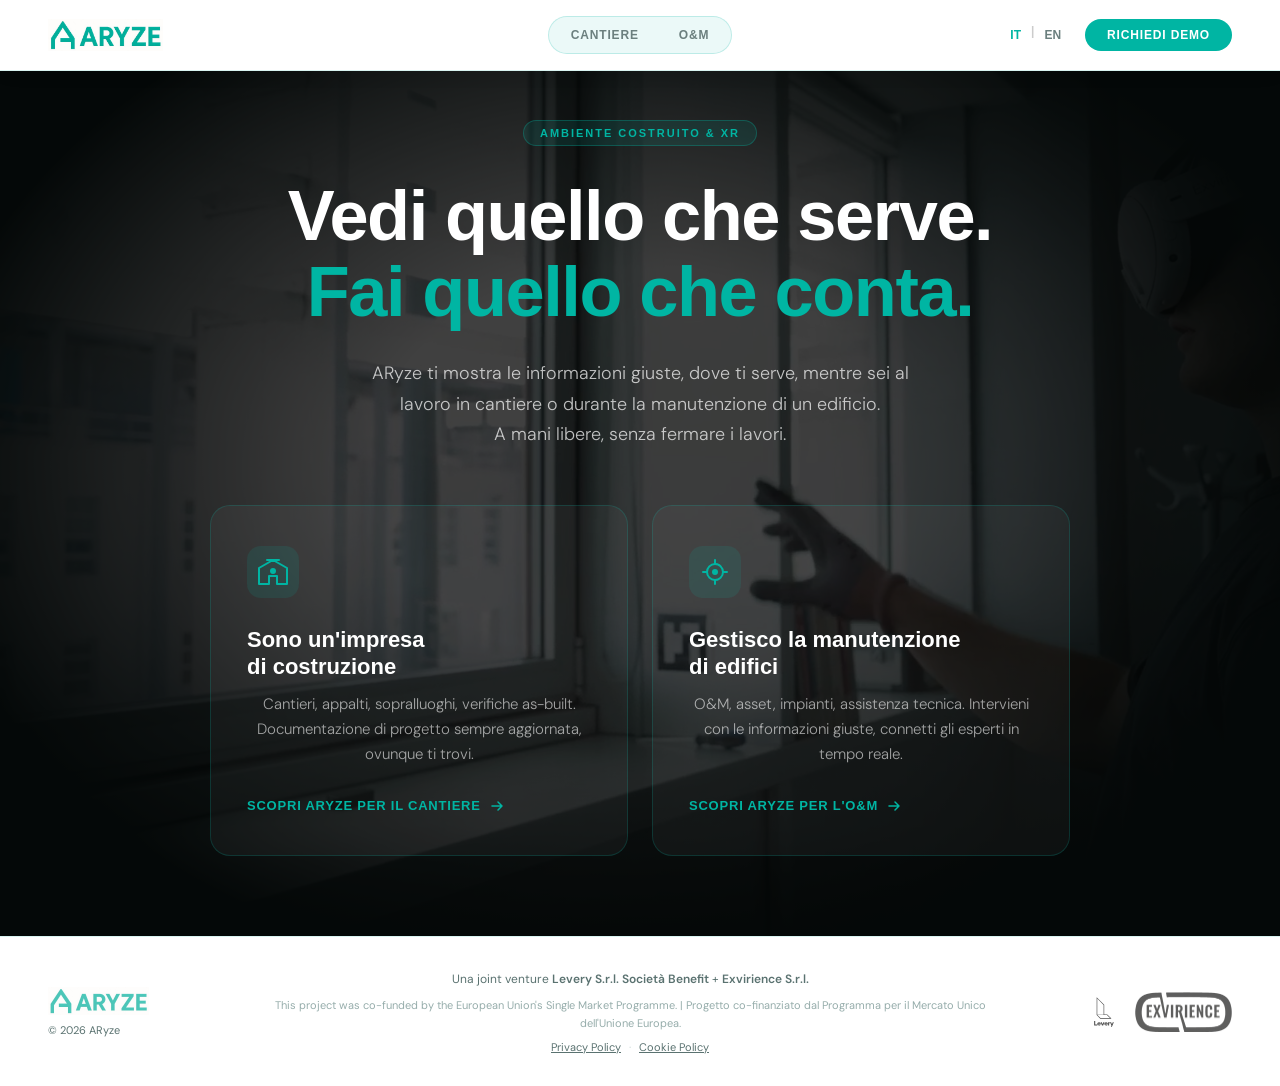
==== index.html @ a70b6ea8 "nav/footer CSS" ====
<!DOCTYPE html>
<html lang="it">
<head>
  <meta charset="UTF-8" />
  <meta name="viewport" content="width=device-width, initial-scale=1.0" />
  <title>ARyze, Vedi quello che serve. Fai quello che conta.</title>
  <meta name="description" content="ARyze ti mostra le informazioni giuste, dove ti serve, mentre sei al lavoro in cantiere o durante la manutenzione di un edificio.<br>A mani libere, senza fermare i lavori." />
  <meta property="og:title" content="ARyze, Vedi quello che serve. Fai quello che conta." />
  <meta property="og:description" content="ARyze ti mostra le informazioni giuste, dove ti serve, mentre sei al lavoro, in cantiere o durante la manutenzione di un edificio." />
  <meta property="og:image" content="XR-04.jpg" />
  <link rel="icon" type="image/png" href="logo.jpg" />

  <!-- Google Analytics -->
  <script async src="https://www.googletagmanager.com/gtag/js?id=G-3KMV018LXB"></script>
  <script>
    window.dataLayer = window.dataLayer || [];
    function gtag(){dataLayer.push(arguments);}
    gtag('js', new Date());
    gtag('config', 'G-3KMV018LXB');
  </script>

  <link rel="preconnect" href="https://fonts.googleapis.com" />
  <link rel="preconnect" href="https://fonts.gstatic.com" crossorigin />
  <link href="https://api.fontshare.com/v2/css?f[]=clash-display@400,500,600,700&display=swap" rel="stylesheet" />
  <link href="https://fonts.googleapis.com/css2?family=DM+Sans:wght@300;400;500&display=swap" rel="stylesheet" />

  <style>
    :root {
      --teal:       #00B5A3;
      --teal-dark:  #008F80;
      --teal-light: #E6F7F5;
      --ink:        #0F1F1E;
      --ink-mid:    #2D3D3C;
      --muted:      #6B7F7E;
      --border:     #D4E8E6;
      --white:      #FFFFFF;
      --off-white:  #F5FAFA;
    }

    *, *::before, *::after { box-sizing: border-box; margin: 0; padding: 0; }

    html { scroll-behavior: smooth; }

    body {
      font-family: 'DM Sans', sans-serif;
      background: var(--ink);
      color: var(--white);
      min-height: 100vh;
      overflow-x: hidden;
    }

    /* ── NAVBAR ── */
    nav {
      position: fixed;
      top: 0; left: 0; right: 0;
      z-index: 100;
      display: grid;
      grid-template-columns: 1fr auto 1fr;
      align-items: center;
      padding: 16px 48px;
      background: #fff;
      border-bottom: 1px solid rgba(0,181,163,0.15);
      box-shadow: 0 1px 20px rgba(0,0,0,0.06);
    }

    .nav-logo img { height: 36px; display: block; }

    .nav-segments {
      display: flex;
      gap: 4px;
      background: rgba(0,181,163,0.1);
      border: 1px solid rgba(0,181,163,0.25);
      border-radius: 100px;
      padding: 4px;
    }

    .nav-segments a {
      text-decoration: none;
      font-family: 'Clash Display', sans-serif;
      font-size: 13px;
      font-weight: 600;
      letter-spacing: 0.06em;
      text-transform: uppercase;
      padding: 8px 20px;
      border-radius: 100px;
      color: #5A7270;
      transition: all 0.25s ease;
    }

    .nav-segments a:hover {
      color: var(--white);
      background: rgba(0,181,163,0.2);
    }

    .nav-segments a.active {
      background: var(--teal);
      color: var(--ink);
    }

    .nav-cta {
      font-family: 'Clash Display', sans-serif;
      font-size: 13px;
      font-weight: 700;
      letter-spacing: 0.06em;
      text-transform: uppercase;
      padding: 10px 24px;
      background: var(--teal);
      color: var(--ink);
      border-radius: 100px;
      text-decoration: none;
      transition: all 0.2s ease;
    }
    .nav-cta { color: #fff !important; } .nav-cta:hover { background: var(--teal-dark); }

    /* ── HERO ── */
    .hero {
      min-height: 100vh;
      display: flex;
      flex-direction: column;
      align-items: center;
      justify-content: center;
      text-align: center;
      padding: 120px 48px 80px;
      position: relative;
      overflow: hidden;
    }

    .hero-bg {
      position: absolute;
      inset: 0;
      background-image: url('XR-04.jpg');
      background-size: cover;
      background-position: center 30%;
      filter: brightness(0.25);
      z-index: 0;
    }

    .hero-bg::after {
      content: '';
      position: absolute;
      inset: 0;
      background: radial-gradient(ellipse at center, transparent 30%, var(--ink) 80%);
    }

    .hero-content {
      position: relative;
      z-index: 1;
      max-width: 820px;
    }

    .hero-eyebrow {
      display: inline-block;
      font-family: 'Clash Display', sans-serif;
      font-size: 11px;
      font-weight: 700;
      letter-spacing: 0.18em;
      text-transform: uppercase;
      color: var(--teal);
      background: rgba(0,181,163,0.12);
      border: 1px solid rgba(0,181,163,0.3);
      padding: 6px 16px;
      border-radius: 100px;
      margin-bottom: 32px;
    }

    .hero h1 {
      font-family: 'Clash Display', sans-serif;
      font-size: clamp(40px, 5.5vw, 72px);
      font-weight: 800;
      line-height: 1.08;
      letter-spacing: -0.02em;
      margin-bottom: 28px;
    }

    .hero h1 span { color: var(--teal); }

    .hero p {
      font-size: clamp(15px, 1.4vw, 18px);
      font-weight: 300;
      line-height: 1.7;
      color: rgba(255,255,255,0.72);
      max-width: 560px;
      margin: 0 auto 56px;
      text-align: center;
    }

    /* ── SEGMENT CARDS ── */
    .segment-cards {
      display: grid;
      grid-template-columns: 1fr 1fr;
      gap: 24px;
      max-width: 860px;
      width: 100%;
      position: relative;
      z-index: 1;
    }

    .seg-card {
      background: rgba(255,255,255,0.04);
      border: 1px solid rgba(0,181,163,0.2);
      border-radius: 20px;
      padding: 40px 36px;
      text-decoration: none;
      color: var(--white);
      transition: all 0.3s ease;
      text-align: left;
      position: relative;
      overflow: hidden;
    }

    .seg-card::before {
      content: '';
      position: absolute;
      inset: 0;
      background: linear-gradient(135deg, rgba(0,181,163,0.08) 0%, transparent 60%);
      opacity: 0;
      transition: opacity 0.3s ease;
    }

    .seg-card:hover {
      border-color: var(--teal);
      transform: translateY(-4px);
      box-shadow: 0 24px 60px rgba(0,181,163,0.15);
    }

    .seg-card:hover::before { opacity: 1; }

    .seg-icon {
      width: 52px;
      height: 52px;
      margin-bottom: 24px;
    }

    .seg-card h2 {
      font-family: 'Clash Display', sans-serif;
      font-size: 22px;
      font-weight: 700;
      margin-bottom: 12px;
      line-height: 1.2;
    }

    .seg-card p {
      font-size: 15px;
      font-weight: 300;
      line-height: 1.65;
      color: rgba(255,255,255,0.6);
      margin-bottom: 28px;
    }

    .seg-link {
      display: inline-flex;
      align-items: center;
      gap: 8px;
      font-family: 'Clash Display', sans-serif;
      font-size: 13px;
      font-weight: 700;
      letter-spacing: 0.06em;
      text-transform: uppercase;
      color: var(--teal);
    }

    .seg-link svg { transition: transform 0.2s ease; }
    .seg-card:hover .seg-link svg { transform: translateX(4px); }

    /* ── FOOTER ── */
    footer {
      padding: 36px 48px;
      border-top: 1px solid rgba(0,181,163,0.15);
      background: #fff;
      display: flex;
      align-items: center;
      justify-content: space-between;
      flex-wrap: wrap;
      gap: 16px;
    }

    footer img { height: 28px; opacity: 0.7; }

    .footer-text {
      font-size: 12px;
      color: #5A7270;
      line-height: 1.6;
      text-align: center;
    }

    .footer-text a { color: #5A7270; text-decoration: underline; }

    .footer-eu {
      display: flex;
      align-items: center;
      gap: 10px;
      font-size: 11px;
      color: #5A7270;
    }

    .eu-badge {
      background: rgba(0,181,163,0.1);
      border: 1px solid rgba(0,181,163,0.2);
      border-radius: 6px;
      padding: 4px 10px;
      font-size: 10px;
      font-weight: 600;
      letter-spacing: 0.05em;
      color: var(--teal);
      white-space: nowrap;
    }

    /* ── ANIMATIONS ── */
    @keyframes fadeUp {
      from { opacity: 0; transform: translateY(30px); }
      to   { opacity: 1; transform: translateY(0); }
    }

    .hero-eyebrow { animation: fadeUp 0.6s ease both; }
    .hero h1      { animation: fadeUp 0.6s 0.1s ease both; }
    .hero p       { animation: fadeUp 0.6s 0.2s ease both; }
    .segment-cards{ animation: fadeUp 0.6s 0.35s ease both; }

    /* ── LANG TOGGLE ── */
    .lang-toggle {
      display: flex;
      gap: 2px;
      font-family: 'Clash Display', sans-serif;
      font-size: 12px;
      font-weight: 700;
    }
    .lang-toggle a {
      padding: 4px 8px;
      border-radius: 4px;
      text-decoration: none;
      color: rgba(255,255,255,0.4);
      transition: color 0.2s;
    }
    .lang-toggle a.active { color: var(--teal); } .lang-toggle a { color: #5A7270; }
    .lang-toggle a:hover  { color: var(--white); }

    @media (max-width: 768px) {
      nav { padding: 16px 20px; }
      .nav-segments { display: none; }
      .hero { padding: 100px 24px 60px; }
      .segment-cards { grid-template-columns: 1fr; gap: 16px; }
      footer { padding: 32px 24px; flex-direction: column; text-align: center; }
    }
  
    
    .footer-logo-wrap img{height:26px;display:block;margin-bottom:6px;}
    
    
    
    .footer-jv a{color:#5A7270;text-decoration:none;transition:color .2s;}
    .footer-jv a:hover{color:#00B5A3;}
    
    
    .footer-links a{color:#5A7270;text-decoration:underline;}
    .footer-links span{color:#C0D0CF;}
    
    
    .partner-logo:hover{opacity:1;}
    
    
    @media(max-width:768px){
      footer{grid-template-columns:1fr;text-align:center;padding:28px 24px;}
      
    }
  
    /* ── NAV (white) ── */
    nav{position:fixed;top:0;left:0;right:0;z-index:100;display:grid;grid-template-columns:1fr auto 1fr;align-items:center;padding:16px 48px;background:#fff;border-bottom:1px solid rgba(0,181,163,0.15);box-shadow:0 1px 20px rgba(0,0,0,0.06);}
    .nav-logo img{height:32px;display:block;}
    .nav-segments{display:flex;gap:4px;background:rgba(0,181,163,0.08);border:1px solid rgba(0,181,163,0.2);border-radius:100px;padding:4px;}
    .nav-segments a{text-decoration:none;font-family:'Clash Display',sans-serif;font-size:12px;font-weight:700;letter-spacing:.07em;text-transform:uppercase;padding:7px 18px;border-radius:100px;color:var(--muted);transition:all .2s;}
    .nav-segments a:hover{color:var(--ink);background:rgba(0,181,163,0.12);}
    .nav-segments a.active{background:var(--teal);color:#fff;}
    .nav-right{display:flex;align-items:center;gap:16px;justify-content:flex-end;}
    .lang-toggle{display:flex;gap:2px;font-family:'Clash Display',sans-serif;font-size:12px;font-weight:700;}
    .lang-toggle a{padding:4px 8px;border-radius:4px;text-decoration:none;color:var(--muted);transition:color .2s;}
    .lang-toggle a.active{color:var(--teal);}
    .lang-toggle a:hover{color:var(--ink);}
    .nav-cta{font-family:'Clash Display',sans-serif;font-size:12px;font-weight:700;letter-spacing:.07em;text-transform:uppercase;padding:9px 22px;background:var(--teal);color:#fff;border-radius:100px;text-decoration:none;transition:all .2s;}
    .nav-cta:hover{background:var(--teal-dark);}

    
/* ── FOOTER UNIFIED ── */
    footer{background:#fff;padding:32px 48px;border-top:1px solid rgba(0,181,163,0.15);display:grid;grid-template-columns:180px 1fr 200px;align-items:center;gap:32px;}
    .footer-col{}
    .footer-brand{}
    .footer-aryze-logo{height:28px;display:block;margin-bottom:8px;}
    .footer-copy{font-size:11px;color:#5A7270;}
    .footer-center{text-align:center;}
    .footer-jv{font-size:12px;color:#5A7270;margin-bottom:6px;line-height:1.7;}
    .footer-jv a{color:#5A7270;text-decoration:none;transition:color .2s;}
    .footer-jv a:hover{color:#00B5A3;}
    .footer-jv strong{font-weight:600;}
    .footer-eu{font-size:11px;color:#96ADAB;line-height:1.65;margin-bottom:8px;}
    .footer-links{display:flex;align-items:center;justify-content:center;gap:8px;font-size:11px;}
    .footer-links a{color:#5A7270;text-decoration:underline;}
    .footer-links a:hover{color:#00B5A3;}
    .footer-links span{color:#C5D5D3;}
    .footer-logos{display:flex;align-items:center;justify-content:flex-end;gap:20px;}
    .footer-partner-logo{display:block;transition:opacity .2s;}
    .footer-partner-logo:hover{opacity:.8;}
    .levery-footer{height:32px;filter:brightness(0);}
    .exvirience-footer{height:40px;filter:none;}
    @media(max-width:900px){
      footer{grid-template-columns:1fr;text-align:center;padding:28px 24px;gap:20px;}
      .footer-logos{justify-content:center;}
    }
    .cred-logo-wrap{margin-bottom:20px;}
    .cred-logo{display:block;transition:opacity .2s;}
    .cred-logo:hover{opacity:.85;}
    .levery-cred{height:88px;filter:none;}
    .exvirience-cred{height:56px;filter:brightness(10);}
    .cred-card .co-name a{color:var(--teal);text-decoration:none;}
    .cred-card .co-name a:hover{text-decoration:underline;}
  
  </style>
</head>
<body>

  <!-- NAVBAR -->
  <nav>
  <a class="nav-logo" href="index-it.html"><img src="logo-scritta-small.png" alt="ARyze" /></a>
  <div class="nav-segments">
    <a href="cantiere.html">Cantiere</a>
    <a href="om.html">O&amp;M</a>
  </div>
  <div class="nav-right">
    <div class="lang-toggle">
      <a href="index-it.html" class="active">IT</a>
      <span style="color:rgba(0,0,0,.2)">|</span>
      <a href="index-en.html">EN</a>
    </div>
    <a class="nav-cta" href="cantiere.html#demo">Richiedi demo</a>
  </div>
</nav>

  <!-- HERO -->
  <section class="hero">
    <div class="hero-bg"></div>
    <div class="hero-content">
      <span class="hero-eyebrow">Ambiente costruito &amp; XR</span>
      <h1>Vedi quello che serve.<br><span>Fai quello che conta.</span></h1>
      <p>ARyze ti mostra le informazioni giuste, dove ti serve, mentre sei al lavoro in cantiere o durante la manutenzione di un edificio.<br>A mani libere, senza fermare i lavori.</p>
    </div>

    <div class="segment-cards">

      <!-- CANTIERE -->
      <a class="seg-card" href="cantiere.html">
        <svg class="seg-icon" viewBox="0 0 52 52" fill="none" xmlns="http://www.w3.org/2000/svg">
          <rect width="52" height="52" rx="14" fill="rgba(0,181,163,0.12)"/>
          <path d="M26 14L12 22V38H22V30H30V38H40V22L26 14Z" stroke="#00B5A3" stroke-width="2" stroke-linejoin="round" fill="none"/>
          <path d="M20 14H32" stroke="#00B5A3" stroke-width="2" stroke-linecap="round"/>
          <circle cx="26" cy="25" r="3" fill="#00B5A3"/>
        </svg>
        <h2>Sono un'impresa<br>di costruzione</h2>
        <p>Cantieri, appalti, sopralluoghi, verifiche as-built. Documentazione di progetto sempre aggiornata, ovunque ti trovi.</p>
        <span class="seg-link">
          Scopri ARyze per il cantiere
          <svg width="16" height="16" viewBox="0 0 16 16" fill="none"><path d="M3 8H13M13 8L9 4M13 8L9 12" stroke="#00B5A3" stroke-width="1.5" stroke-linecap="round" stroke-linejoin="round"/></svg>
        </span>
      </a>

      <!-- O&M -->
      <a class="seg-card" href="om.html">
        <svg class="seg-icon" viewBox="0 0 52 52" fill="none" xmlns="http://www.w3.org/2000/svg">
          <rect width="52" height="52" rx="14" fill="rgba(0,181,163,0.12)"/>
          <circle cx="26" cy="26" r="8" stroke="#00B5A3" stroke-width="2" fill="none"/>
          <path d="M26 14V18M26 34V38M14 26H18M34 26H38" stroke="#00B5A3" stroke-width="2" stroke-linecap="round"/>
          <circle cx="26" cy="26" r="3" fill="#00B5A3"/>
        </svg>
        <h2>Gestisco la manutenzione<br>di edifici</h2>
        <p>O&amp;M, asset, impianti, assistenza tecnica. Intervieni con le informazioni giuste, connetti gli esperti in tempo reale.</p>
        <span class="seg-link">
          Scopri ARyze per l'O&amp;M
          <svg width="16" height="16" viewBox="0 0 16 16" fill="none"><path d="M3 8H13M13 8L9 4M13 8L9 12" stroke="#00B5A3" stroke-width="1.5" stroke-linecap="round" stroke-linejoin="round"/></svg>
        </span>
      </a>

    </div>
  </section>

  <!-- FOOTER -->
<!-- FOOTER -->
<!-- FOOTER -->
<footer>
  <div class="footer-col footer-brand">
    <img src="logo-scritta-small.png" alt="ARyze" class="footer-aryze-logo" />
    <div class="footer-copy">&copy; 2026 ARyze</div>
  </div>
  <div class="footer-col footer-center">
    <div class="footer-jv">Una joint venture
      <a href="https://www.levery.it" target="_blank" rel="noopener"><strong>Levery S.r.l. Società Benefit</strong></a>
      +
      <a href="https://www.exvirience.com" target="_blank" rel="noopener"><strong>Exvirience S.r.l.</strong></a>
    </div>
    <div class="footer-eu">This project was co-funded by the European Union's Single Market Programme. | Progetto co-finanziato dal Programma per il Mercato Unico dell'Unione Europea.</div>
    <div class="footer-links">
      <a href="privacy.html">Privacy Policy</a>
      <span>&middot;</span>
      <a href="cookies.html">Cookie Policy</a>
    </div>
  </div>
  <div class="footer-col footer-logos">
    <a href="https://www.levery.it" target="_blank" rel="noopener">
      <img src="levery-logo.svg" alt="Levery" class="footer-partner-logo levery-footer" />
    </a>
    <a href="https://www.exvirience.com" target="_blank" rel="noopener">
      <img src="exvirience-black.png" alt="Exvirience" class="footer-partner-logo exvirience-footer" />
    </a>
  </div>
</footer>

</body>
</html>
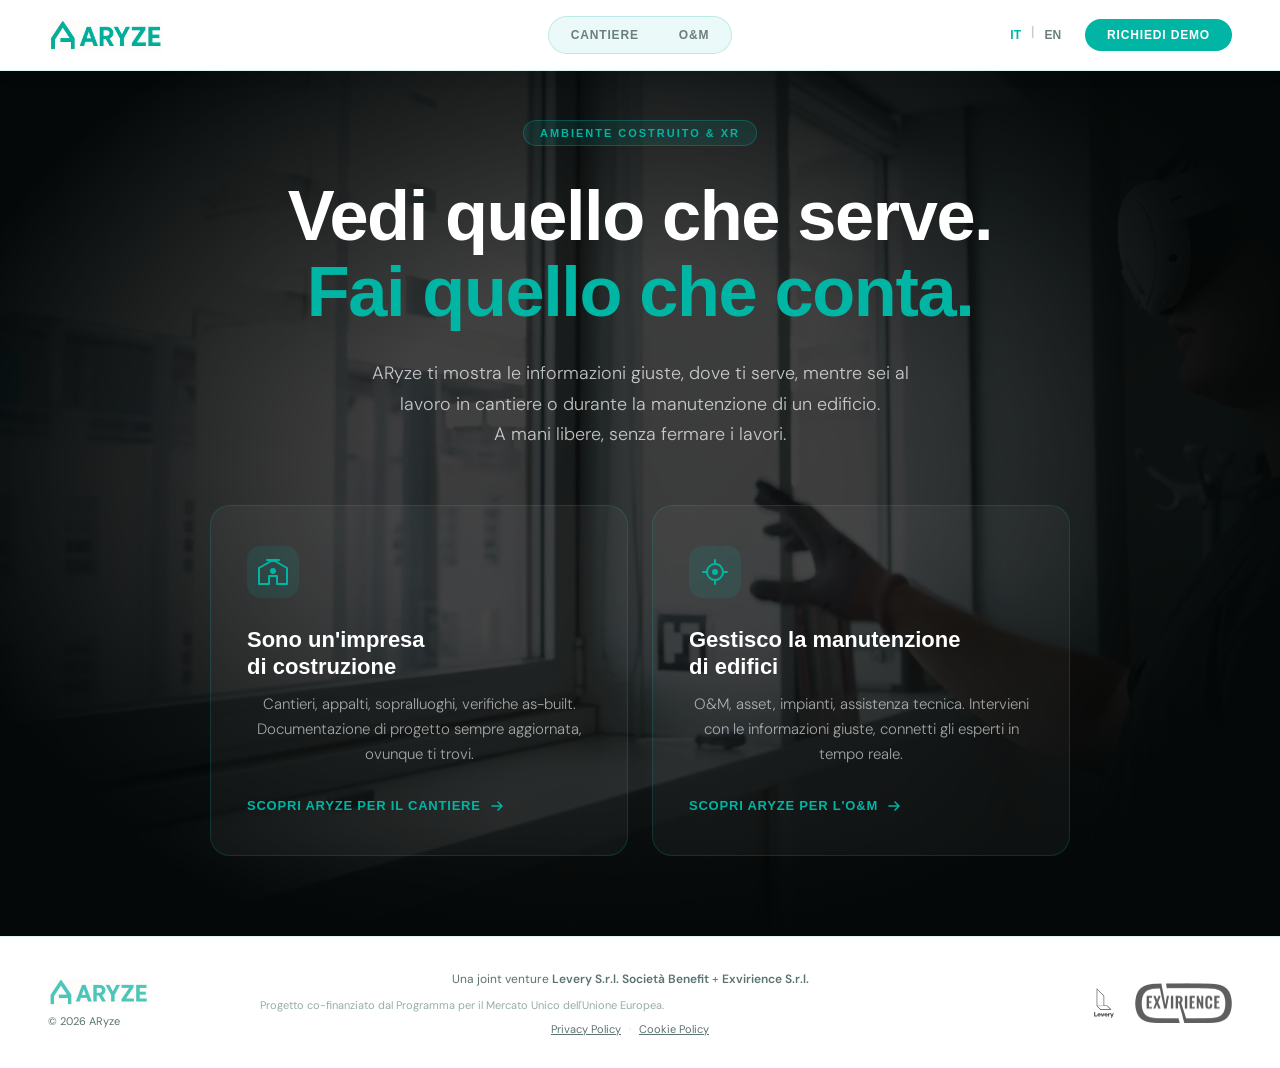
==== commit 6461e8fb: "text review" ====
--- a/index.html
+++ b/index.html
@@ -481,7 +481,6 @@
 
   <!-- FOOTER -->
 <!-- FOOTER -->
-<!-- FOOTER -->
 <footer>
   <div class="footer-col footer-brand">
     <img src="logo-scritta-small.png" alt="ARyze" class="footer-aryze-logo" />
@@ -493,7 +492,7 @@
       +
       <a href="https://www.exvirience.com" target="_blank" rel="noopener"><strong>Exvirience S.r.l.</strong></a>
     </div>
-    <div class="footer-eu">This project was co-funded by the European Union's Single Market Programme. | Progetto co-finanziato dal Programma per il Mercato Unico dell'Unione Europea.</div>
+    <div class="footer-eu">Progetto co-finanziato dal Programma per il Mercato Unico dell'Unione Europea.</div>
     <div class="footer-links">
       <a href="privacy.html">Privacy Policy</a>
       <span>&middot;</span>
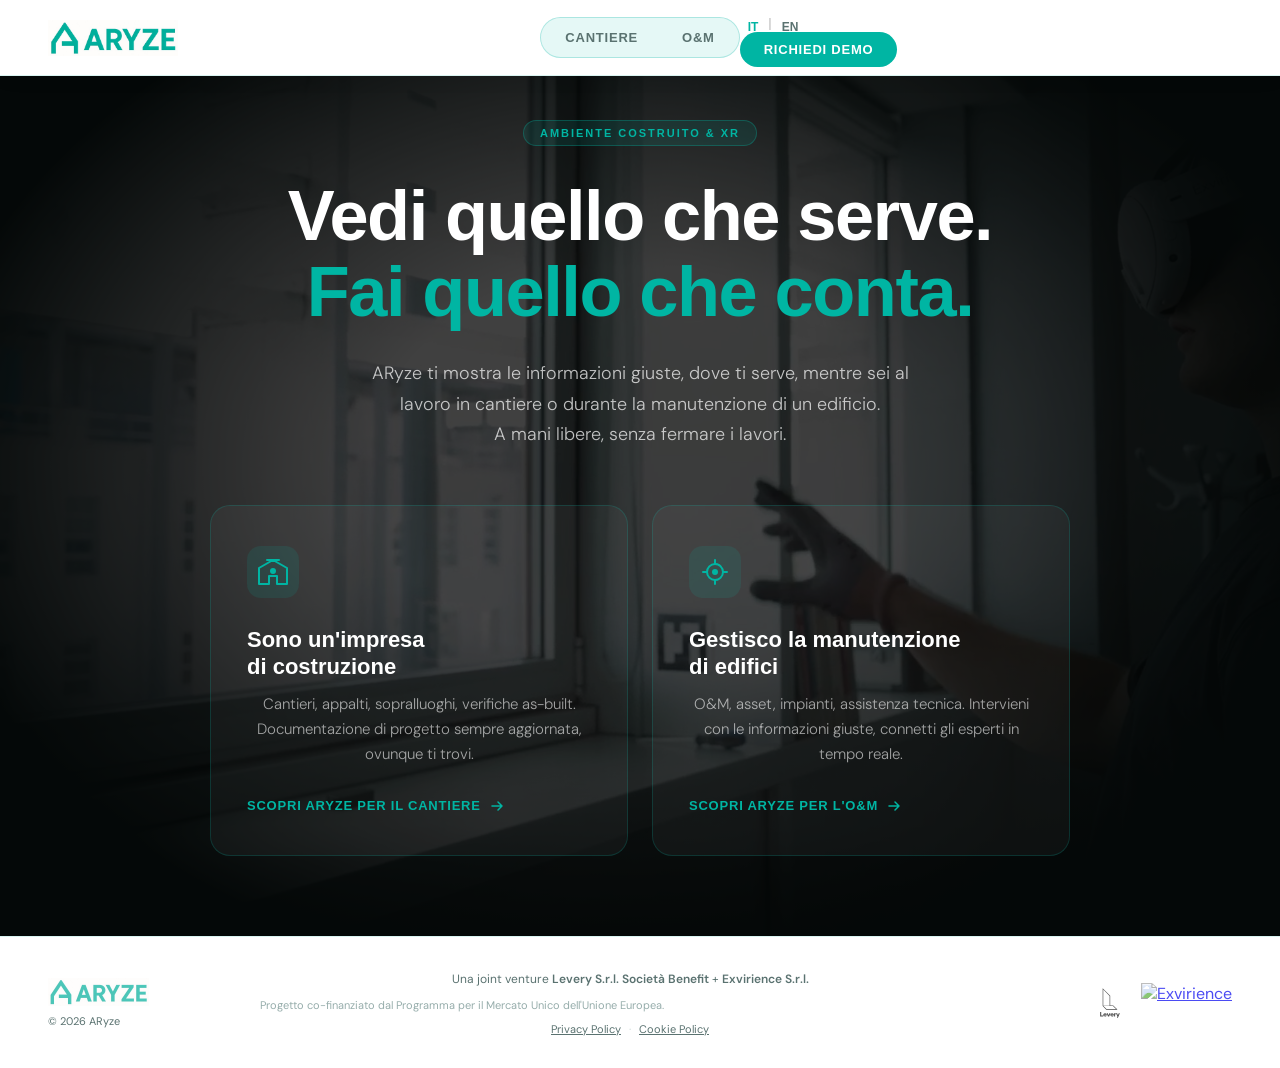
==== commit 4eaf9f21: "fix: footer grid CSS alignment in index pages" ====
--- a/index.html
+++ b/index.html
@@ -363,23 +363,7 @@
       
     }
   
-    /* ── NAV (white) ── */
-    nav{position:fixed;top:0;left:0;right:0;z-index:100;display:grid;grid-template-columns:1fr auto 1fr;align-items:center;padding:16px 48px;background:#fff;border-bottom:1px solid rgba(0,181,163,0.15);box-shadow:0 1px 20px rgba(0,0,0,0.06);}
-    .nav-logo img{height:32px;display:block;}
-    .nav-segments{display:flex;gap:4px;background:rgba(0,181,163,0.08);border:1px solid rgba(0,181,163,0.2);border-radius:100px;padding:4px;}
-    .nav-segments a{text-decoration:none;font-family:'Clash Display',sans-serif;font-size:12px;font-weight:700;letter-spacing:.07em;text-transform:uppercase;padding:7px 18px;border-radius:100px;color:var(--muted);transition:all .2s;}
-    .nav-segments a:hover{color:var(--ink);background:rgba(0,181,163,0.12);}
-    .nav-segments a.active{background:var(--teal);color:#fff;}
-    .nav-right{display:flex;align-items:center;gap:16px;justify-content:flex-end;}
-    .lang-toggle{display:flex;gap:2px;font-family:'Clash Display',sans-serif;font-size:12px;font-weight:700;}
-    .lang-toggle a{padding:4px 8px;border-radius:4px;text-decoration:none;color:var(--muted);transition:color .2s;}
-    .lang-toggle a.active{color:var(--teal);}
-    .lang-toggle a:hover{color:var(--ink);}
-    .nav-cta{font-family:'Clash Display',sans-serif;font-size:12px;font-weight:700;letter-spacing:.07em;text-transform:uppercase;padding:9px 22px;background:var(--teal);color:#fff;border-radius:100px;text-decoration:none;transition:all .2s;}
-    .nav-cta:hover{background:var(--teal-dark);}
-
-    
-/* ── FOOTER UNIFIED ── */
+    /* ── FOOTER UNIFIED ── */
     footer{background:#fff;padding:32px 48px;border-top:1px solid rgba(0,181,163,0.15);display:grid;grid-template-columns:180px 1fr 200px;align-items:center;gap:32px;}
     .footer-col{}
     .footer-brand{}
@@ -420,7 +404,7 @@
   <nav>
   <a class="nav-logo" href="index-it.html"><img src="logo-scritta-small.png" alt="ARyze" /></a>
   <div class="nav-segments">
-    <a href="cantiere.html">Cantiere</a>
+    <a href="cantiere.html" >Cantiere</a>
     <a href="om.html">O&amp;M</a>
   </div>
   <div class="nav-right">
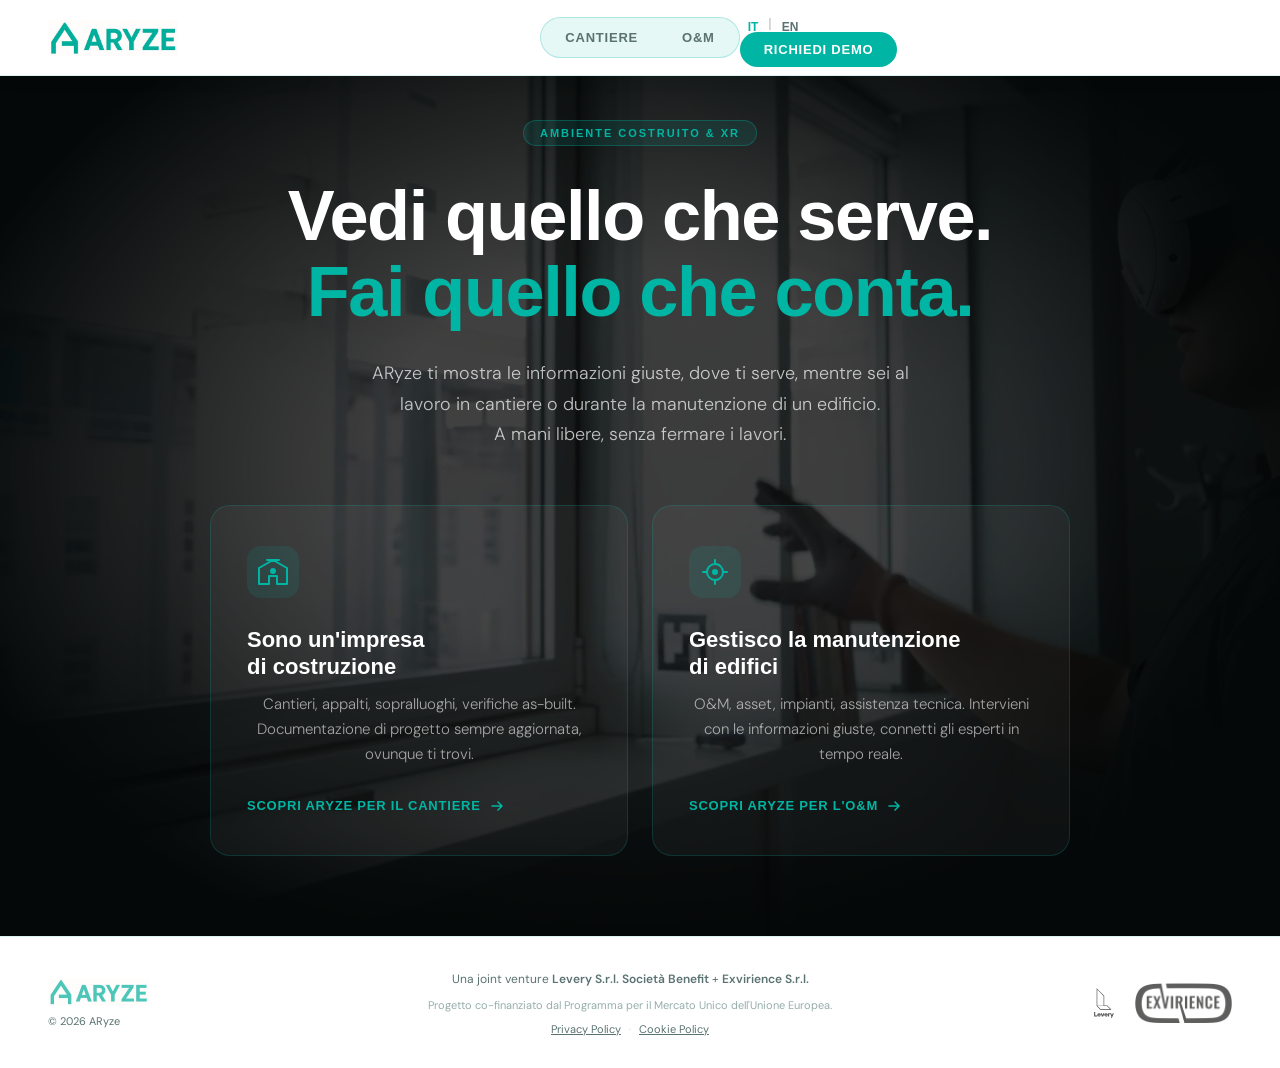
==== commit 5caa233e: "Update index.html" ====
--- a/index.html
+++ b/index.html
@@ -284,14 +284,6 @@
     }
 
     .footer-text a { color: #5A7270; text-decoration: underline; }
-
-    .footer-eu {
-      display: flex;
-      align-items: center;
-      gap: 10px;
-      font-size: 11px;
-      color: #5A7270;
-    }
 
     .eu-badge {
       background: rgba(0,181,163,0.1);
@@ -395,7 +387,6 @@
     .exvirience-cred{height:56px;filter:brightness(10);}
     .cred-card .co-name a{color:var(--teal);text-decoration:none;}
     .cred-card .co-name a:hover{text-decoration:underline;}
-  
   </style>
 </head>
 <body>
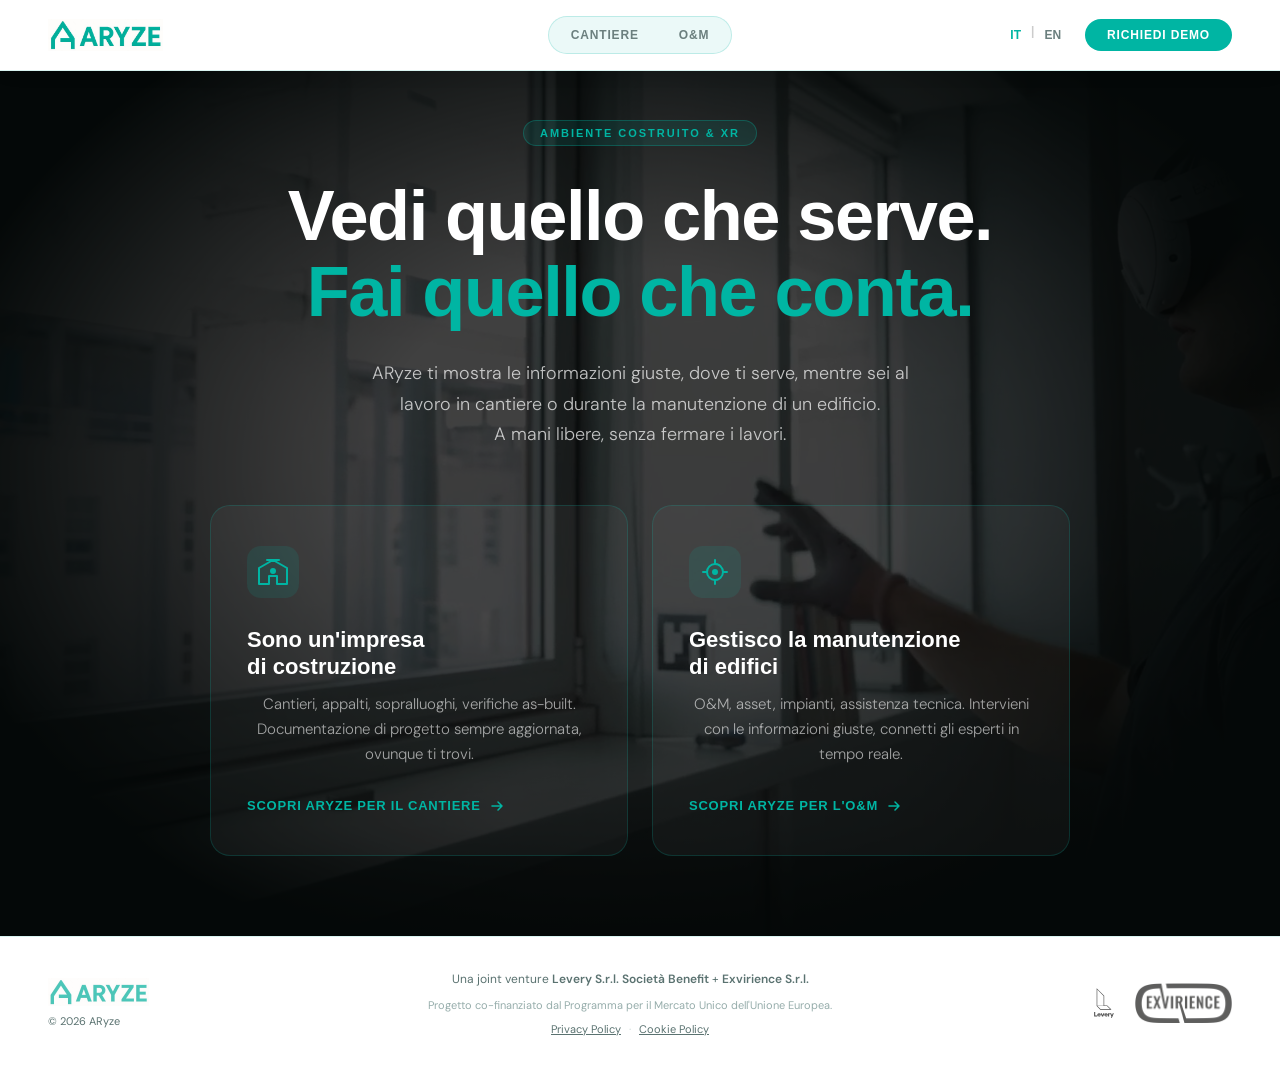
==== commit 9c718a72: "Update index.html" ====
--- a/index.html
+++ b/index.html
@@ -354,6 +354,22 @@
       footer{grid-template-columns:1fr;text-align:center;padding:28px 24px;}
       
     }
+  
+    /* ── NAV (white) ── */
+    nav{position:fixed;top:0;left:0;right:0;z-index:100;display:grid;grid-template-columns:1fr auto 1fr;align-items:center;padding:16px 48px;background:#fff;border-bottom:1px solid rgba(0,181,163,0.15);box-shadow:0 1px 20px rgba(0,0,0,0.06);}
+    .nav-logo img{height:32px;display:block;}
+    .nav-segments{display:flex;gap:4px;background:rgba(0,181,163,0.08);border:1px solid rgba(0,181,163,0.2);border-radius:100px;padding:4px;}
+    .nav-segments a{text-decoration:none;font-family:'Clash Display',sans-serif;font-size:12px;font-weight:700;letter-spacing:.07em;text-transform:uppercase;padding:7px 18px;border-radius:100px;color:var(--muted);transition:all .2s;}
+    .nav-segments a:hover{color:var(--ink);background:rgba(0,181,163,0.12);}
+    .nav-segments a.active{background:var(--teal);color:#fff;}
+    .nav-right{display:flex;align-items:center;gap:16px;justify-content:flex-end;}
+    .lang-toggle{display:flex;gap:2px;font-family:'Clash Display',sans-serif;font-size:12px;font-weight:700;}
+    .lang-toggle a{padding:4px 8px;border-radius:4px;text-decoration:none;color:var(--muted);transition:color .2s;}
+    .lang-toggle a.active{color:var(--teal);}
+    .lang-toggle a:hover{color:var(--ink);}
+    .nav-cta{font-family:'Clash Display',sans-serif;font-size:12px;font-weight:700;letter-spacing:.07em;text-transform:uppercase;padding:9px 22px;background:var(--teal);color:#fff;border-radius:100px;text-decoration:none;transition:all .2s;}
+    .nav-cta:hover{background:var(--teal-dark);}
+
   
     /* ── FOOTER UNIFIED ── */
     footer{background:#fff;padding:32px 48px;border-top:1px solid rgba(0,181,163,0.15);display:grid;grid-template-columns:180px 1fr 200px;align-items:center;gap:32px;}
@@ -395,7 +411,7 @@
   <nav>
   <a class="nav-logo" href="index-it.html"><img src="logo-scritta-small.png" alt="ARyze" /></a>
   <div class="nav-segments">
-    <a href="cantiere.html" >Cantiere</a>
+    <a href="cantiere.html">Cantiere</a>
     <a href="om.html">O&amp;M</a>
   </div>
   <div class="nav-right">
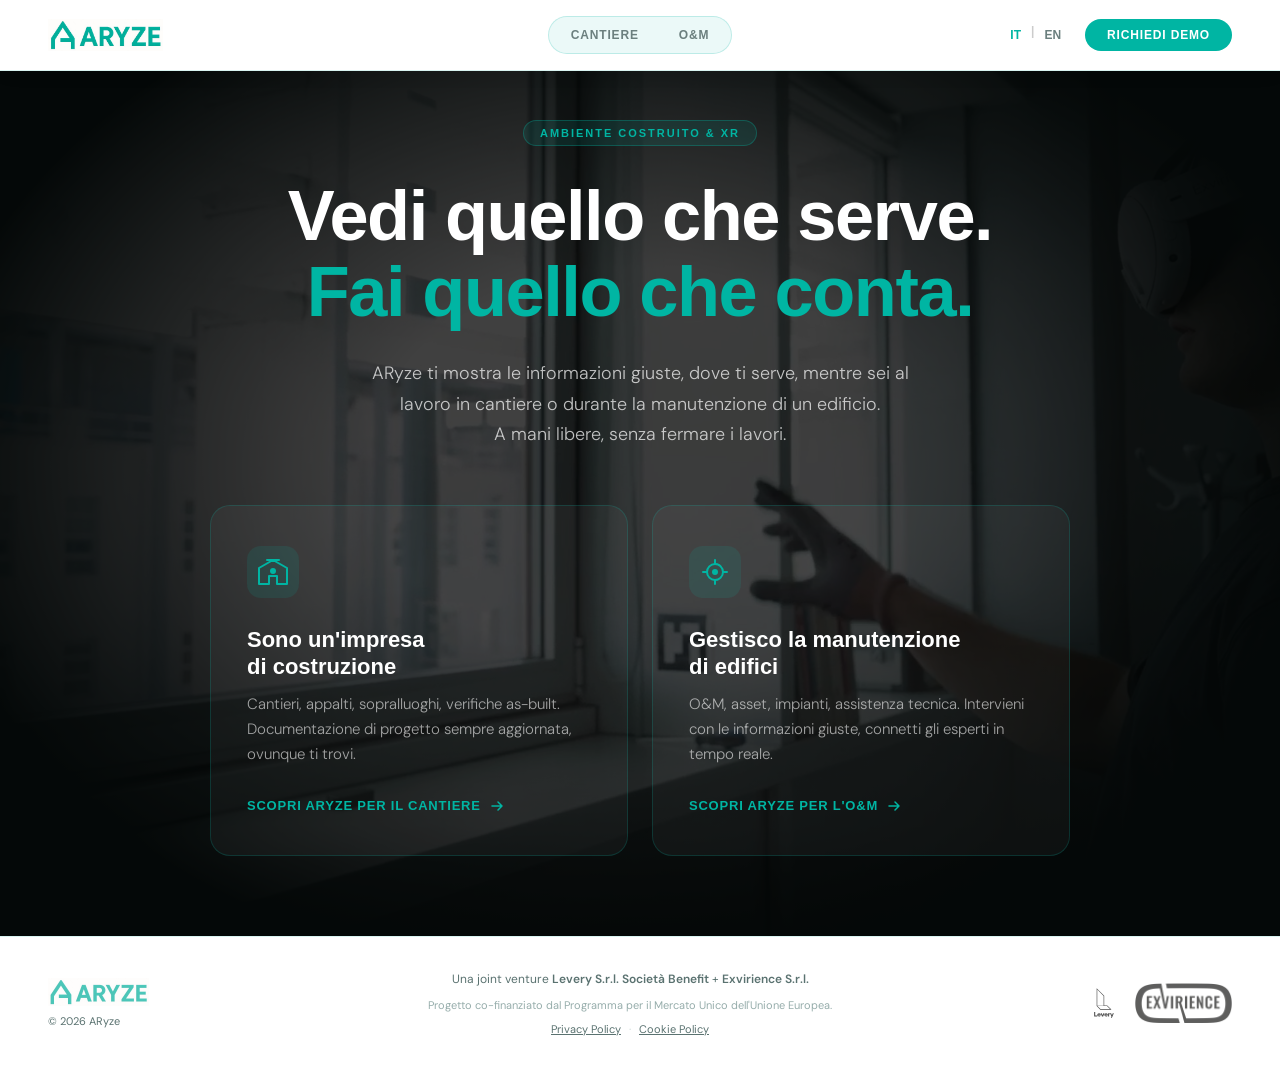
==== commit 4b060ff2: "hero p rev" ====
--- a/index.html
+++ b/index.html
@@ -181,7 +181,6 @@
       color: rgba(255,255,255,0.72);
       max-width: 560px;
       margin: 0 auto 56px;
-      text-align: center;
     }
 
     /* ── SEGMENT CARDS ── */
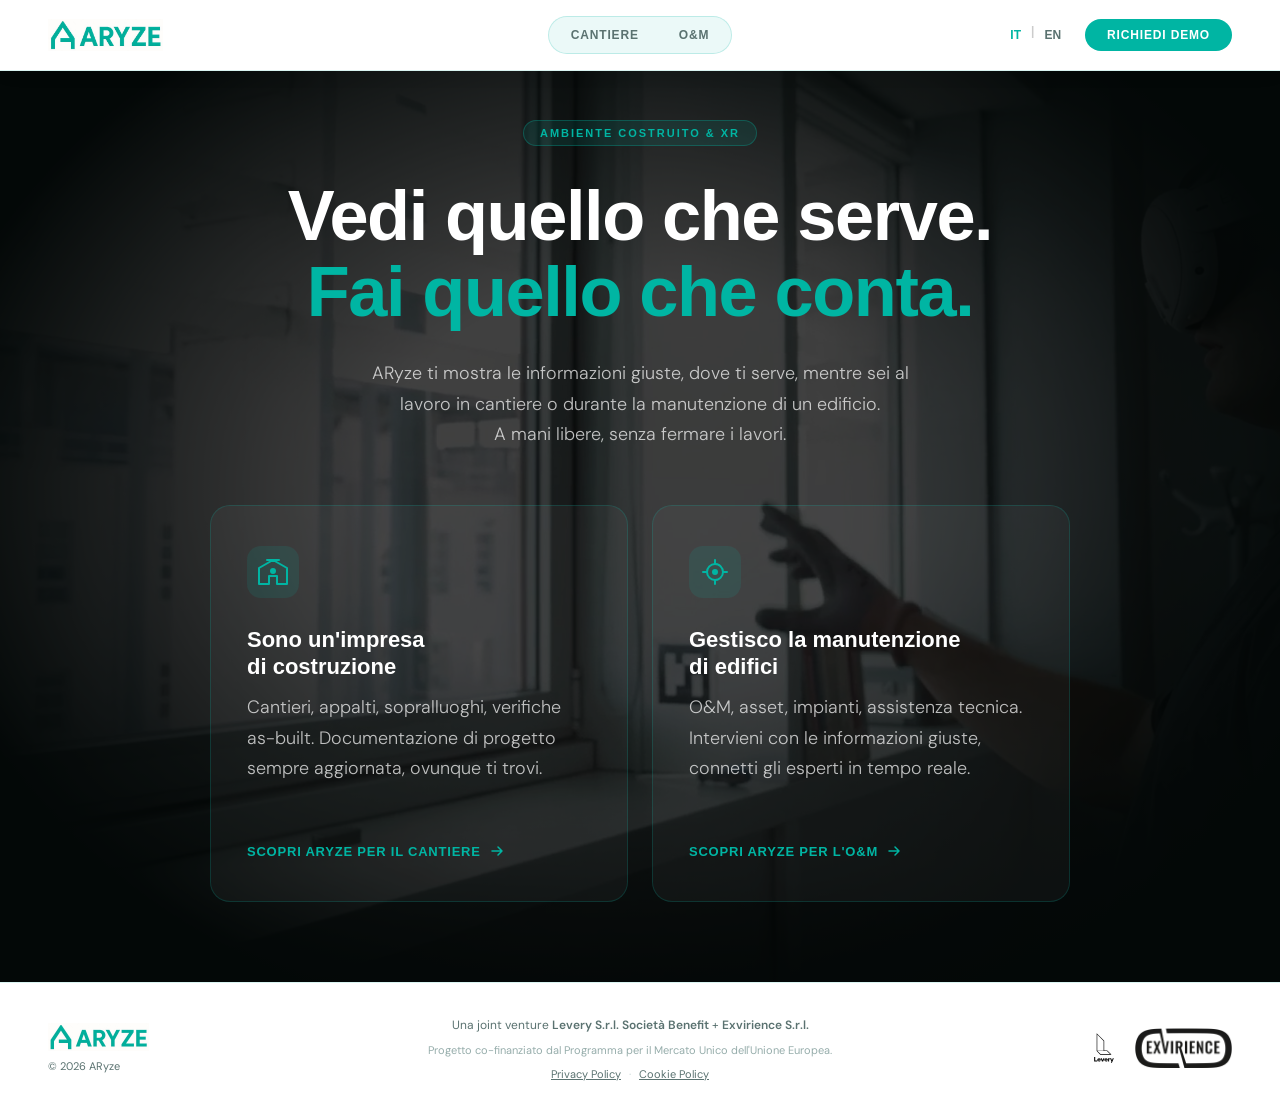
==== commit 61ab3d11: "refactor: migrate privacy, cookies, grazie to style.css" ====
--- a/index.html
+++ b/index.html
@@ -21,97 +21,11 @@
 
   <link rel="preconnect" href="https://fonts.googleapis.com" />
   <link rel="preconnect" href="https://fonts.gstatic.com" crossorigin />
-  <link href="https://api.fontshare.com/v2/css?f[]=clash-display@400,500,600,700&display=swap" rel="stylesheet" />
   <link href="https://fonts.googleapis.com/css2?family=DM+Sans:wght@300;400;500&display=swap" rel="stylesheet" />
-
+    <link href="https://api.fontshare.com/v2/css?f[]=clash-display@400,500,600,700&display=swap" rel="stylesheet" />
+  <link href="https://fonts.googleapis.com/css2?family=DM+Sans:wght@300;400;500&display=swap" rel="stylesheet" />
+  <link rel="stylesheet" href="style.css" />
   <style>
-    :root {
-      --teal:       #00B5A3;
-      --teal-dark:  #008F80;
-      --teal-light: #E6F7F5;
-      --ink:        #0F1F1E;
-      --ink-mid:    #2D3D3C;
-      --muted:      #6B7F7E;
-      --border:     #D4E8E6;
-      --white:      #FFFFFF;
-      --off-white:  #F5FAFA;
-    }
-
-    *, *::before, *::after { box-sizing: border-box; margin: 0; padding: 0; }
-
-    html { scroll-behavior: smooth; }
-
-    body {
-      font-family: 'DM Sans', sans-serif;
-      background: var(--ink);
-      color: var(--white);
-      min-height: 100vh;
-      overflow-x: hidden;
-    }
-
-    /* ── NAVBAR ── */
-    nav {
-      position: fixed;
-      top: 0; left: 0; right: 0;
-      z-index: 100;
-      display: grid;
-      grid-template-columns: 1fr auto 1fr;
-      align-items: center;
-      padding: 16px 48px;
-      background: #fff;
-      border-bottom: 1px solid rgba(0,181,163,0.15);
-      box-shadow: 0 1px 20px rgba(0,0,0,0.06);
-    }
-
-    .nav-logo img { height: 36px; display: block; }
-
-    .nav-segments {
-      display: flex;
-      gap: 4px;
-      background: rgba(0,181,163,0.1);
-      border: 1px solid rgba(0,181,163,0.25);
-      border-radius: 100px;
-      padding: 4px;
-    }
-
-    .nav-segments a {
-      text-decoration: none;
-      font-family: 'Clash Display', sans-serif;
-      font-size: 13px;
-      font-weight: 600;
-      letter-spacing: 0.06em;
-      text-transform: uppercase;
-      padding: 8px 20px;
-      border-radius: 100px;
-      color: #5A7270;
-      transition: all 0.25s ease;
-    }
-
-    .nav-segments a:hover {
-      color: var(--white);
-      background: rgba(0,181,163,0.2);
-    }
-
-    .nav-segments a.active {
-      background: var(--teal);
-      color: var(--ink);
-    }
-
-    .nav-cta {
-      font-family: 'Clash Display', sans-serif;
-      font-size: 13px;
-      font-weight: 700;
-      letter-spacing: 0.06em;
-      text-transform: uppercase;
-      padding: 10px 24px;
-      background: var(--teal);
-      color: var(--ink);
-      border-radius: 100px;
-      text-decoration: none;
-      transition: all 0.2s ease;
-    }
-    .nav-cta { color: #fff !important; } .nav-cta:hover { background: var(--teal-dark); }
-
     /* ── HERO ── */
     .hero {
       min-height: 100vh;
@@ -183,148 +97,6 @@
       margin: 0 auto 56px;
     }
 
-    /* ── SEGMENT CARDS ── */
-    .segment-cards {
-      display: grid;
-      grid-template-columns: 1fr 1fr;
-      gap: 24px;
-      max-width: 860px;
-      width: 100%;
-      position: relative;
-      z-index: 1;
-    }
-
-    .seg-card {
-      background: rgba(255,255,255,0.04);
-      border: 1px solid rgba(0,181,163,0.2);
-      border-radius: 20px;
-      padding: 40px 36px;
-      text-decoration: none;
-      color: var(--white);
-      transition: all 0.3s ease;
-      text-align: left;
-      position: relative;
-      overflow: hidden;
-    }
-
-    .seg-card::before {
-      content: '';
-      position: absolute;
-      inset: 0;
-      background: linear-gradient(135deg, rgba(0,181,163,0.08) 0%, transparent 60%);
-      opacity: 0;
-      transition: opacity 0.3s ease;
-    }
-
-    .seg-card:hover {
-      border-color: var(--teal);
-      transform: translateY(-4px);
-      box-shadow: 0 24px 60px rgba(0,181,163,0.15);
-    }
-
-    .seg-card:hover::before { opacity: 1; }
-
-    .seg-icon {
-      width: 52px;
-      height: 52px;
-      margin-bottom: 24px;
-    }
-
-    .seg-card h2 {
-      font-family: 'Clash Display', sans-serif;
-      font-size: 22px;
-      font-weight: 700;
-      margin-bottom: 12px;
-      line-height: 1.2;
-    }
-
-    .seg-card p {
-      font-size: 15px;
-      font-weight: 300;
-      line-height: 1.65;
-      color: rgba(255,255,255,0.6);
-      margin-bottom: 28px;
-    }
-
-    .seg-link {
-      display: inline-flex;
-      align-items: center;
-      gap: 8px;
-      font-family: 'Clash Display', sans-serif;
-      font-size: 13px;
-      font-weight: 700;
-      letter-spacing: 0.06em;
-      text-transform: uppercase;
-      color: var(--teal);
-    }
-
-    .seg-link svg { transition: transform 0.2s ease; }
-    .seg-card:hover .seg-link svg { transform: translateX(4px); }
-
-    /* ── FOOTER ── */
-    footer {
-      padding: 36px 48px;
-      border-top: 1px solid rgba(0,181,163,0.15);
-      background: #fff;
-      display: flex;
-      align-items: center;
-      justify-content: space-between;
-      flex-wrap: wrap;
-      gap: 16px;
-    }
-
-    footer img { height: 28px; opacity: 0.7; }
-
-    .footer-text {
-      font-size: 12px;
-      color: #5A7270;
-      line-height: 1.6;
-      text-align: center;
-    }
-
-    .footer-text a { color: #5A7270; text-decoration: underline; }
-
-    .eu-badge {
-      background: rgba(0,181,163,0.1);
-      border: 1px solid rgba(0,181,163,0.2);
-      border-radius: 6px;
-      padding: 4px 10px;
-      font-size: 10px;
-      font-weight: 600;
-      letter-spacing: 0.05em;
-      color: var(--teal);
-      white-space: nowrap;
-    }
-
-    /* ── ANIMATIONS ── */
-    @keyframes fadeUp {
-      from { opacity: 0; transform: translateY(30px); }
-      to   { opacity: 1; transform: translateY(0); }
-    }
-
-    .hero-eyebrow { animation: fadeUp 0.6s ease both; }
-    .hero h1      { animation: fadeUp 0.6s 0.1s ease both; }
-    .hero p       { animation: fadeUp 0.6s 0.2s ease both; }
-    .segment-cards{ animation: fadeUp 0.6s 0.35s ease both; }
-
-    /* ── LANG TOGGLE ── */
-    .lang-toggle {
-      display: flex;
-      gap: 2px;
-      font-family: 'Clash Display', sans-serif;
-      font-size: 12px;
-      font-weight: 700;
-    }
-    .lang-toggle a {
-      padding: 4px 8px;
-      border-radius: 4px;
-      text-decoration: none;
-      color: rgba(255,255,255,0.4);
-      transition: color 0.2s;
-    }
-    .lang-toggle a.active { color: var(--teal); } .lang-toggle a { color: #5A7270; }
-    .lang-toggle a:hover  { color: var(--white); }
-
     @media (max-width: 768px) {
       nav { padding: 16px 20px; }
       .nav-segments { display: none; }
@@ -332,76 +104,16 @@
       .segment-cards { grid-template-columns: 1fr; gap: 16px; }
       footer { padding: 32px 24px; flex-direction: column; text-align: center; }
     }
-  
-    
-    .footer-logo-wrap img{height:26px;display:block;margin-bottom:6px;}
-    
-    
-    
-    .footer-jv a{color:#5A7270;text-decoration:none;transition:color .2s;}
-    .footer-jv a:hover{color:#00B5A3;}
-    
-    
-    .footer-links a{color:#5A7270;text-decoration:underline;}
-    .footer-links span{color:#C0D0CF;}
-    
-    
-    .partner-logo:hover{opacity:1;}
-    
-    
+
     @media(max-width:768px){
       footer{grid-template-columns:1fr;text-align:center;padding:28px 24px;}
       
     }
-  
-    /* ── NAV (white) ── */
-    nav{position:fixed;top:0;left:0;right:0;z-index:100;display:grid;grid-template-columns:1fr auto 1fr;align-items:center;padding:16px 48px;background:#fff;border-bottom:1px solid rgba(0,181,163,0.15);box-shadow:0 1px 20px rgba(0,0,0,0.06);}
-    .nav-logo img{height:32px;display:block;}
-    .nav-segments{display:flex;gap:4px;background:rgba(0,181,163,0.08);border:1px solid rgba(0,181,163,0.2);border-radius:100px;padding:4px;}
-    .nav-segments a{text-decoration:none;font-family:'Clash Display',sans-serif;font-size:12px;font-weight:700;letter-spacing:.07em;text-transform:uppercase;padding:7px 18px;border-radius:100px;color:var(--muted);transition:all .2s;}
-    .nav-segments a:hover{color:var(--ink);background:rgba(0,181,163,0.12);}
-    .nav-segments a.active{background:var(--teal);color:#fff;}
-    .nav-right{display:flex;align-items:center;gap:16px;justify-content:flex-end;}
-    .lang-toggle{display:flex;gap:2px;font-family:'Clash Display',sans-serif;font-size:12px;font-weight:700;}
-    .lang-toggle a{padding:4px 8px;border-radius:4px;text-decoration:none;color:var(--muted);transition:color .2s;}
-    .lang-toggle a.active{color:var(--teal);}
-    .lang-toggle a:hover{color:var(--ink);}
-    .nav-cta{font-family:'Clash Display',sans-serif;font-size:12px;font-weight:700;letter-spacing:.07em;text-transform:uppercase;padding:9px 22px;background:var(--teal);color:#fff;border-radius:100px;text-decoration:none;transition:all .2s;}
-    .nav-cta:hover{background:var(--teal-dark);}
-
-  
-    /* ── FOOTER UNIFIED ── */
-    footer{background:#fff;padding:32px 48px;border-top:1px solid rgba(0,181,163,0.15);display:grid;grid-template-columns:180px 1fr 200px;align-items:center;gap:32px;}
-    .footer-col{}
-    .footer-brand{}
-    .footer-aryze-logo{height:28px;display:block;margin-bottom:8px;}
-    .footer-copy{font-size:11px;color:#5A7270;}
-    .footer-center{text-align:center;}
-    .footer-jv{font-size:12px;color:#5A7270;margin-bottom:6px;line-height:1.7;}
-    .footer-jv a{color:#5A7270;text-decoration:none;transition:color .2s;}
-    .footer-jv a:hover{color:#00B5A3;}
-    .footer-jv strong{font-weight:600;}
-    .footer-eu{font-size:11px;color:#96ADAB;line-height:1.65;margin-bottom:8px;}
-    .footer-links{display:flex;align-items:center;justify-content:center;gap:8px;font-size:11px;}
-    .footer-links a{color:#5A7270;text-decoration:underline;}
-    .footer-links a:hover{color:#00B5A3;}
-    .footer-links span{color:#C5D5D3;}
-    .footer-logos{display:flex;align-items:center;justify-content:flex-end;gap:20px;}
-    .footer-partner-logo{display:block;transition:opacity .2s;}
-    .footer-partner-logo:hover{opacity:.8;}
-    .levery-footer{height:32px;filter:brightness(0);}
-    .exvirience-footer{height:40px;filter:none;}
+
     @media(max-width:900px){
       footer{grid-template-columns:1fr;text-align:center;padding:28px 24px;gap:20px;}
       .footer-logos{justify-content:center;}
     }
-    .cred-logo-wrap{margin-bottom:20px;}
-    .cred-logo{display:block;transition:opacity .2s;}
-    .cred-logo:hover{opacity:.85;}
-    .levery-cred{height:88px;filter:none;}
-    .exvirience-cred{height:56px;filter:brightness(10);}
-    .cred-card .co-name a{color:var(--teal);text-decoration:none;}
-    .cred-card .co-name a:hover{text-decoration:underline;}
   </style>
 </head>
 <body>
--- a/style.css
+++ b/style.css
@@ -0,0 +1,299 @@
+/* ═══════════════════════════════════════════════════════
+   ARyze — style.css
+   Shared stylesheet for all pages
+   ═══════════════════════════════════════════════════════ */
+
+/* ── BASE & VARIABLES ── */
+:root {
+      --teal:      #00B5A3;
+      --teal-dark: #008F80;
+      --teal-light:#E8F8F6;
+      --ink:       #0D1F1D;
+      --ink-mid:   #1A2E2C;
+      --ink-soft:  #243635;
+      --muted:     #5A7270;
+      --border-dark: rgba(0,181,163,0.15);
+      --border-light: rgba(0,181,163,0.2);
+      --white:     #FFFFFF;
+      --off-white: #F7FAFA;
+      --text-dark: #0D1F1D;
+      --surface-dark: rgba(255,255,255,0.04);
+    }
+    *,*::before,*::after{box-sizing:border-box;margin:0;padding:0;}
+    html{scroll-behavior:smooth;scroll-padding-top:72px;}
+    body{font-family:'DM Sans',sans-serif;background:var(--ink);color:var(--white);overflow-x:hidden;font-feature-settings:'ss01' 0;}
+
+/* ── NAV ── */
+/* ── NAV (white) ── */
+    nav{position:fixed;top:0;left:0;right:0;z-index:100;display:grid;grid-template-columns:1fr auto 1fr;align-items:center;padding:16px 48px;background:#fff;border-bottom:1px solid rgba(0,181,163,0.15);box-shadow:0 1px 20px rgba(0,0,0,0.06);}
+    .nav-logo img{height:32px;display:block;}
+    .nav-segments{display:flex;gap:4px;background:rgba(0,181,163,0.08);border:1px solid rgba(0,181,163,0.2);border-radius:100px;padding:4px;}
+    .nav-segments a{text-decoration:none;font-family:'Clash Display',sans-serif;font-size:12px;font-weight:700;letter-spacing:.07em;text-transform:uppercase;padding:7px 18px;border-radius:100px;color:var(--muted);transition:all .2s;}
+    .nav-segments a:hover{color:var(--ink);background:rgba(0,181,163,0.12);}
+    .nav-segments a.active{background:var(--teal);color:#fff;}
+    .nav-right{display:flex;align-items:center;gap:16px;justify-content:flex-end;}
+    .lang-toggle{display:flex;gap:2px;font-family:'Clash Display',sans-serif;font-size:12px;font-weight:700;}
+    .lang-toggle a{padding:4px 8px;border-radius:4px;text-decoration:none;color:var(--muted);transition:color .2s;}
+    .lang-toggle a.active{color:var(--teal);}
+    .lang-toggle a:hover{color:var(--ink);}
+    .nav-cta{font-family:'Clash Display',sans-serif;font-size:12px;font-weight:700;letter-spacing:.07em;text-transform:uppercase;padding:9px 22px;background:var(--teal);color:#fff;border-radius:100px;text-decoration:none;transition:all .2s;}
+    .nav-cta:hover{background:var(--teal-dark);}
+
+/* ── ANIMATIONS ── */
+/* ── ANIMATIONS ── */
+    @keyframes fadeUp {
+      from { opacity: 0; transform: translateY(30px); }
+      to   { opacity: 1; transform: translateY(0); }
+    }
+
+    .hero-eyebrow { animation: fadeUp 0.6s ease both; }
+    .hero h1      { animation: fadeUp 0.6s 0.1s ease both; }
+    .hero p       { animation: fadeUp 0.6s 0.2s ease both; }
+    .segment-cards{ animation: fadeUp 0.6s 0.35s ease both; }
+
+/* ── LANG TOGGLE ── */
+/* ── LANG TOGGLE ── */
+    .lang-toggle {
+      display: flex;
+      gap: 2px;
+      font-family: 'Clash Display', sans-serif;
+      font-size: 12px;
+      font-weight: 700;
+    }
+    .lang-toggle a {
+      padding: 4px 8px;
+      border-radius: 4px;
+      text-decoration: none;
+      color: rgba(255,255,255,0.4);
+      transition: color 0.2s;
+    }
+    .lang-toggle a.active { color: var(--teal); } .lang-toggle a { color: #5A7270; }
+    .lang-toggle a:hover  { color: var(--white); }
+
+    @media (max-width: 768px) {
+      nav { padding: 16px 20px; }
+      .nav-segments { display: none; }
+      .hero { padding: 100px 24px 60px; }
+      .segment-cards { grid-template-columns: 1fr; gap: 16px; }
+      footer { padding: 32px 24px; flex-direction: column; text-align: center; }
+    }
+  
+    
+    .footer-logo-wrap img{height:26px;display:block;margin-bottom:6px;}
+    
+    
+    
+    .footer-jv a{color:#5A7270;text-decoration:none;transition:color .2s;}
+    .footer-jv a:hover{color:#00B5A3;}
+    
+    
+    .footer-links a{color:#5A7270;text-decoration:underline;}
+    .footer-links span{color:#C0D0CF;}
+    
+    
+    .partner-logo:hover{opacity:1;}
+    
+    
+    @media(max-width:768px){
+      footer{grid-template-columns:1fr;text-align:center;padding:28px 24px;}
+      
+    }
+
+/* ── SECTIONS COMMON ── */
+/* ── SECTIONS ── */
+    section{padding:80px 48px;}
+    .inner{max-width:960px;margin:0 auto;}
+    .section-label{font-family:'Clash Display',sans-serif;font-size:11px;font-weight:700;letter-spacing:.18em;text-transform:uppercase;color:var(--teal);margin-bottom:12px;}
+    .section-title{font-family:'Clash Display',sans-serif;font-size:clamp(24px,2.6vw,38px);font-weight:800;line-height:1.15;letter-spacing:-.02em;max-width:640px;margin-bottom:14px;}
+    .section-sub{font-size:16px;font-weight:300;line-height:1.7;color:rgba(255,255,255,.55);max-width:520px;margin-bottom:48px;}
+
+/* ── PROBLEMA ── */
+/* ── PROBLEMA ── */
+    .problema{background:var(--ink-mid);border-top:1px solid var(--border-dark);border-bottom:1px solid var(--border-dark);}
+    .pain-grid{display:grid;grid-template-columns:repeat(3,1fr);gap:20px;}
+    .pain-card{background:var(--surface-dark);border:1px solid var(--border-dark);border-radius:14px;padding:28px 24px;transition:border-color .25s;}
+    .pain-card:hover{border-color:rgba(0,181,163,.4);}
+    .pain-icon{width:52px;height:52px;margin-bottom:20px;}
+    .pain-card h3{font-family:'Clash Display',sans-serif;font-size:15px;font-weight:700;margin-bottom:10px;line-height:1.3;}
+    .pain-card p{font-size:13px;font-weight:300;line-height:1.7;color:rgba(255,255,255,.52);}
+
+/* ── SOLUZIONE ── */
+/* ── SOLUZIONE (vertical compact list) ── */
+    .soluzione{background:var(--ink);}
+    .feature-list{display:flex;flex-direction:column;gap:0;}
+    .feature-item{display:grid;grid-template-columns:56px 1fr;gap:24px;align-items:start;padding:28px 0;border-bottom:1px solid var(--border-dark);}
+    .feature-item:last-child{border-bottom:none;}
+    .feature-num-wrap{display:flex;flex-direction:column;align-items:center;gap:8px;padding-top:4px;}
+    .feature-num{font-family:'Clash Display',sans-serif;font-size:11px;font-weight:700;color:var(--teal);letter-spacing:.1em;}
+    .feature-icon-sm{width:52px;height:52px;}
+    .feature-body h3{font-family:'Clash Display',sans-serif;font-size:18px;font-weight:700;margin-bottom:8px;line-height:1.25;}
+    .feature-body p{font-size:14px;font-weight:300;line-height:1.75;color:rgba(255,255,255,.6);max-width:600px;}
+
+/* ── TARGET ── */
+/* ── TARGET ── */
+    .target{background:var(--ink-mid);border-top:1px solid var(--border-dark);}
+    .target-grid{display:grid;grid-template-columns:repeat(3,1fr);gap:20px;}
+    .target-card{border:1px solid var(--border-dark);border-radius:14px;padding:28px 24px;transition:all .25s;}
+    .target-card:hover{background:var(--surface-dark);border-color:var(--teal);}
+    .target-icon{width:48px;height:48px;margin-bottom:18px;}
+    .target-card h3{font-family:'Clash Display',sans-serif;font-size:15px;font-weight:700;margin-bottom:8px;}
+    .target-card p{font-size:13px;font-weight:300;line-height:1.65;color:rgba(255,255,255,.5);}
+
+/* ── PIANI ── */
+/* ── PIANI ── */
+    .piani{background:var(--ink);}
+    .piani-grid{display:grid;grid-template-columns:repeat(3,1fr);gap:20px;}
+    .piano-card{background:var(--surface-dark);border:1px solid var(--border-dark);border-radius:16px;padding:32px 28px;display:flex;flex-direction:column;}
+    .piano-card.featured{background:rgba(0,181,163,.07);border-color:var(--teal);}
+    .piano-name{font-family:'Clash Display',sans-serif;font-size:11px;font-weight:700;letter-spacing:.12em;text-transform:uppercase;color:var(--teal);margin-bottom:6px;}
+    .piano-card h3{font-family:'Clash Display',sans-serif;font-size:20px;font-weight:800;margin-bottom:20px;}
+    .piano-features{list-style:none;margin-bottom:28px;flex:1;}
+    .piano-features li{display:flex;align-items:flex-start;gap:10px;font-size:13px;font-weight:300;line-height:1.55;color:rgba(255,255,255,.65);margin-bottom:9px;}
+    .piano-features li::before{content:'';display:block;width:16px;height:16px;min-width:16px;margin-top:1px;background-image:url("data:image/svg+xml,%3Csvg width='16' height='16' viewBox='0 0 16 16' fill='none' xmlns='http://www.w3.org/2000/svg'%3E%3Ccircle cx='8' cy='8' r='7.5' stroke='%2300B5A3' stroke-opacity='0.35'/%3E%3Cpath d='M5 8L7 10L11 6' stroke='%2300B5A3' stroke-width='1.5' stroke-linecap='round' stroke-linejoin='round'/%3E%3C/svg%3E");background-repeat:no-repeat;}
+    .btn-outline{display:block;text-align:center;font-family:'Clash Display',sans-serif;font-size:12px;font-weight:700;letter-spacing:.07em;text-transform:uppercase;padding:12px 20px;border:1px solid var(--teal);border-radius:100px;color:var(--teal);text-decoration:none;transition:all .2s;margin-top:auto;}
+    .btn-outline:hover,.piano-card.featured .btn-outline{background:var(--teal);color:#fff;}
+
+/* ── CREDIBILITÀ ── */
+/* ── CREDIBILITÀ ── */
+    .credibilita{background:var(--ink-mid);border-top:1px solid var(--border-dark);}
+    .cred-grid{display:grid;grid-template-columns:1fr 1fr;gap:20px;margin-bottom:28px;}
+    .cred-card{background:var(--surface-dark);border:1px solid var(--border-dark);border-radius:14px;padding:28px;}
+    .cred-card .co-name{font-family:'Clash Display',sans-serif;font-size:15px;font-weight:700;color:var(--teal);margin-bottom:8px;}
+    .cred-card p{font-size:13px;font-weight:300;line-height:1.65;color:rgba(255,255,255,.5);}
+
+/* ── FORM ── */
+/* ── FORM ── */
+    .form-section{background:var(--ink);border-top:1px solid var(--border-dark);scroll-margin-top:80px;}
+    .form-wrap{display:grid;grid-template-columns:1fr 1.3fr;gap:64px;align-items:start;}
+    .form-intro h2{font-family:'Clash Display',sans-serif;font-size:clamp(24px,2.6vw,38px);font-weight:800;line-height:1.1;letter-spacing:-.02em;margin-bottom:16px;}
+    .form-intro h2 span{color:var(--teal);}
+    .form-intro p{font-size:15px;font-weight:300;line-height:1.7;color:rgba(255,255,255,.55);margin-bottom:28px;}
+    .form-promise{display:flex;flex-direction:column;gap:12px;}
+    .promise-item{display:flex;align-items:center;gap:10px;font-size:13px;color:rgba(255,255,255,.6);}
+    .promise-dot{width:7px;height:7px;min-width:7px;background:var(--teal);border-radius:50%;}
+    .contact-form{background:rgba(255,255,255,.03);border:1px solid var(--border-dark);border-radius:20px;padding:36px 32px;}
+    .form-row{display:grid;grid-template-columns:1fr 1fr;gap:14px;}
+    .form-group{margin-bottom:14px;}
+    .form-group label{display:block;font-family:'Clash Display',sans-serif;font-size:10px;font-weight:700;letter-spacing:.1em;text-transform:uppercase;color:rgba(255,255,255,.38);margin-bottom:6px;}
+    .form-group input,.form-group select,.form-group textarea{width:100%;background:rgba(255,255,255,.05);border:1px solid rgba(255,255,255,.1);border-radius:9px;padding:11px 14px;font-family:'DM Sans',sans-serif;font-size:14px;font-weight:300;color:#fff;outline:none;transition:border-color .2s;appearance:none;}
+    .form-group input:focus,.form-group select:focus,.form-group textarea:focus{border-color:var(--teal);background:rgba(0,181,163,.05);}
+    .form-group input::placeholder,.form-group textarea::placeholder{color:rgba(255,255,255,.22);}
+    .form-group select option{background:#1a2e2d;color:#fff;}
+    .form-group textarea{resize:vertical;min-height:88px;}
+    .form-submit{width:100%;font-family:'Clash Display',sans-serif;font-size:12px;font-weight:700;letter-spacing:.08em;text-transform:uppercase;padding:14px;background:var(--teal);color:#fff;border:none;border-radius:100px;cursor:pointer;transition:all .2s;margin-top:6px;}
+    .form-submit:hover{background:var(--teal-dark);transform:translateY(-2px);box-shadow:0 10px 28px rgba(0,181,163,.3);}
+    .form-privacy{font-size:11px;color:rgba(255,255,255,.25);line-height:1.6;margin-top:12px;text-align:center;}
+    .form-privacy a{color:rgba(255,255,255,.38);}
+
+/* ── SEGMENT CARDS (index pages) ── */
+/* ── SEGMENT CARDS ── */
+    .segment-cards {
+      display: grid;
+      grid-template-columns: 1fr 1fr;
+      gap: 24px;
+      max-width: 860px;
+      width: 100%;
+      position: relative;
+      z-index: 1;
+    }
+
+    .seg-card {
+      background: rgba(255,255,255,0.04);
+      border: 1px solid rgba(0,181,163,0.2);
+      border-radius: 20px;
+      padding: 40px 36px;
+      text-decoration: none;
+      color: var(--white);
+      transition: all 0.3s ease;
+      text-align: left;
+      position: relative;
+      overflow: hidden;
+    }
+
+    .seg-card::before {
+      content: '';
+      position: absolute;
+      inset: 0;
+      background: linear-gradient(135deg, rgba(0,181,163,0.08) 0%, transparent 60%);
+      opacity: 0;
+      transition: opacity 0.3s ease;
+    }
+
+    .seg-card:hover {
+      border-color: var(--teal);
+      transform: translateY(-4px);
+      box-shadow: 0 24px 60px rgba(0,181,163,0.15);
+    }
+
+    .seg-card:hover::before { opacity: 1; }
+
+    .seg-icon {
+      width: 52px;
+      height: 52px;
+      margin-bottom: 24px;
+    }
+
+    .seg-card h2 {
+      font-family: 'Clash Display', sans-serif;
+      font-size: 22px;
+      font-weight: 700;
+      margin-bottom: 12px;
+      line-height: 1.2;
+    }
+
+    .seg-card p {
+      font-size: 15px;
+      font-weight: 300;
+      line-height: 1.65;
+      color: rgba(255,255,255,0.6);
+      margin-bottom: 28px;
+    }
+
+    .seg-link {
+      display: inline-flex;
+      align-items: center;
+      gap: 8px;
+      font-family: 'Clash Display', sans-serif;
+      font-size: 13px;
+      font-weight: 700;
+      letter-spacing: 0.06em;
+      text-transform: uppercase;
+      color: var(--teal);
+    }
+
+    .seg-link svg { transition: transform 0.2s ease; }
+    .seg-card:hover .seg-link svg { transform: translateX(4px); }
+
+/* ── FOOTER ── */
+/* ── FOOTER UNIFIED ── */
+    footer{background:#fff;padding:32px 48px;border-top:1px solid rgba(0,181,163,0.15);display:grid;grid-template-columns:180px 1fr 200px;align-items:center;gap:32px;}
+    .footer-col{}
+    .footer-brand{}
+    .footer-aryze-logo{height:28px;display:block;margin-bottom:8px;}
+    .footer-copy{font-size:11px;color:#5A7270;}
+    .footer-center{text-align:center;}
+    .footer-jv{font-size:12px;color:#5A7270;margin-bottom:6px;line-height:1.7;}
+    .footer-jv a{color:#5A7270;text-decoration:none;transition:color .2s;}
+    .footer-jv a:hover{color:#00B5A3;}
+    .footer-jv strong{font-weight:600;}
+    .footer-eu{font-size:11px;color:#96ADAB;line-height:1.65;margin-bottom:8px;}
+    .footer-links{display:flex;align-items:center;justify-content:center;gap:8px;font-size:11px;}
+    .footer-links a{color:#5A7270;text-decoration:underline;}
+    .footer-links a:hover{color:#00B5A3;}
+    .footer-links span{color:#C5D5D3;}
+    .footer-logos{display:flex;align-items:center;justify-content:flex-end;gap:20px;}
+    .footer-partner-logo{display:block;transition:opacity .2s;}
+    .footer-partner-logo:hover{opacity:.8;}
+    .levery-footer{height:32px;filter:brightness(0);}
+    .exvirience-footer{height:40px;filter:none;}
+    @media(max-width:900px){
+      footer{grid-template-columns:1fr;text-align:center;padding:28px 24px;gap:20px;}
+      .footer-logos{justify-content:center;}
+    }
+    .cred-logo-wrap{margin-bottom:20px;}
+    .cred-logo{display:block;transition:opacity .2s;}
+    .cred-logo:hover{opacity:.85;}
+    .levery-cred{height:88px;filter:none;}
+    .exvirience-cred{height:56px;filter:brightness(10);}
+    .cred-card .co-name a{color:var(--teal);text-decoration:none;}
+    .cred-card .co-name a:hover{text-decoration:underline;}
